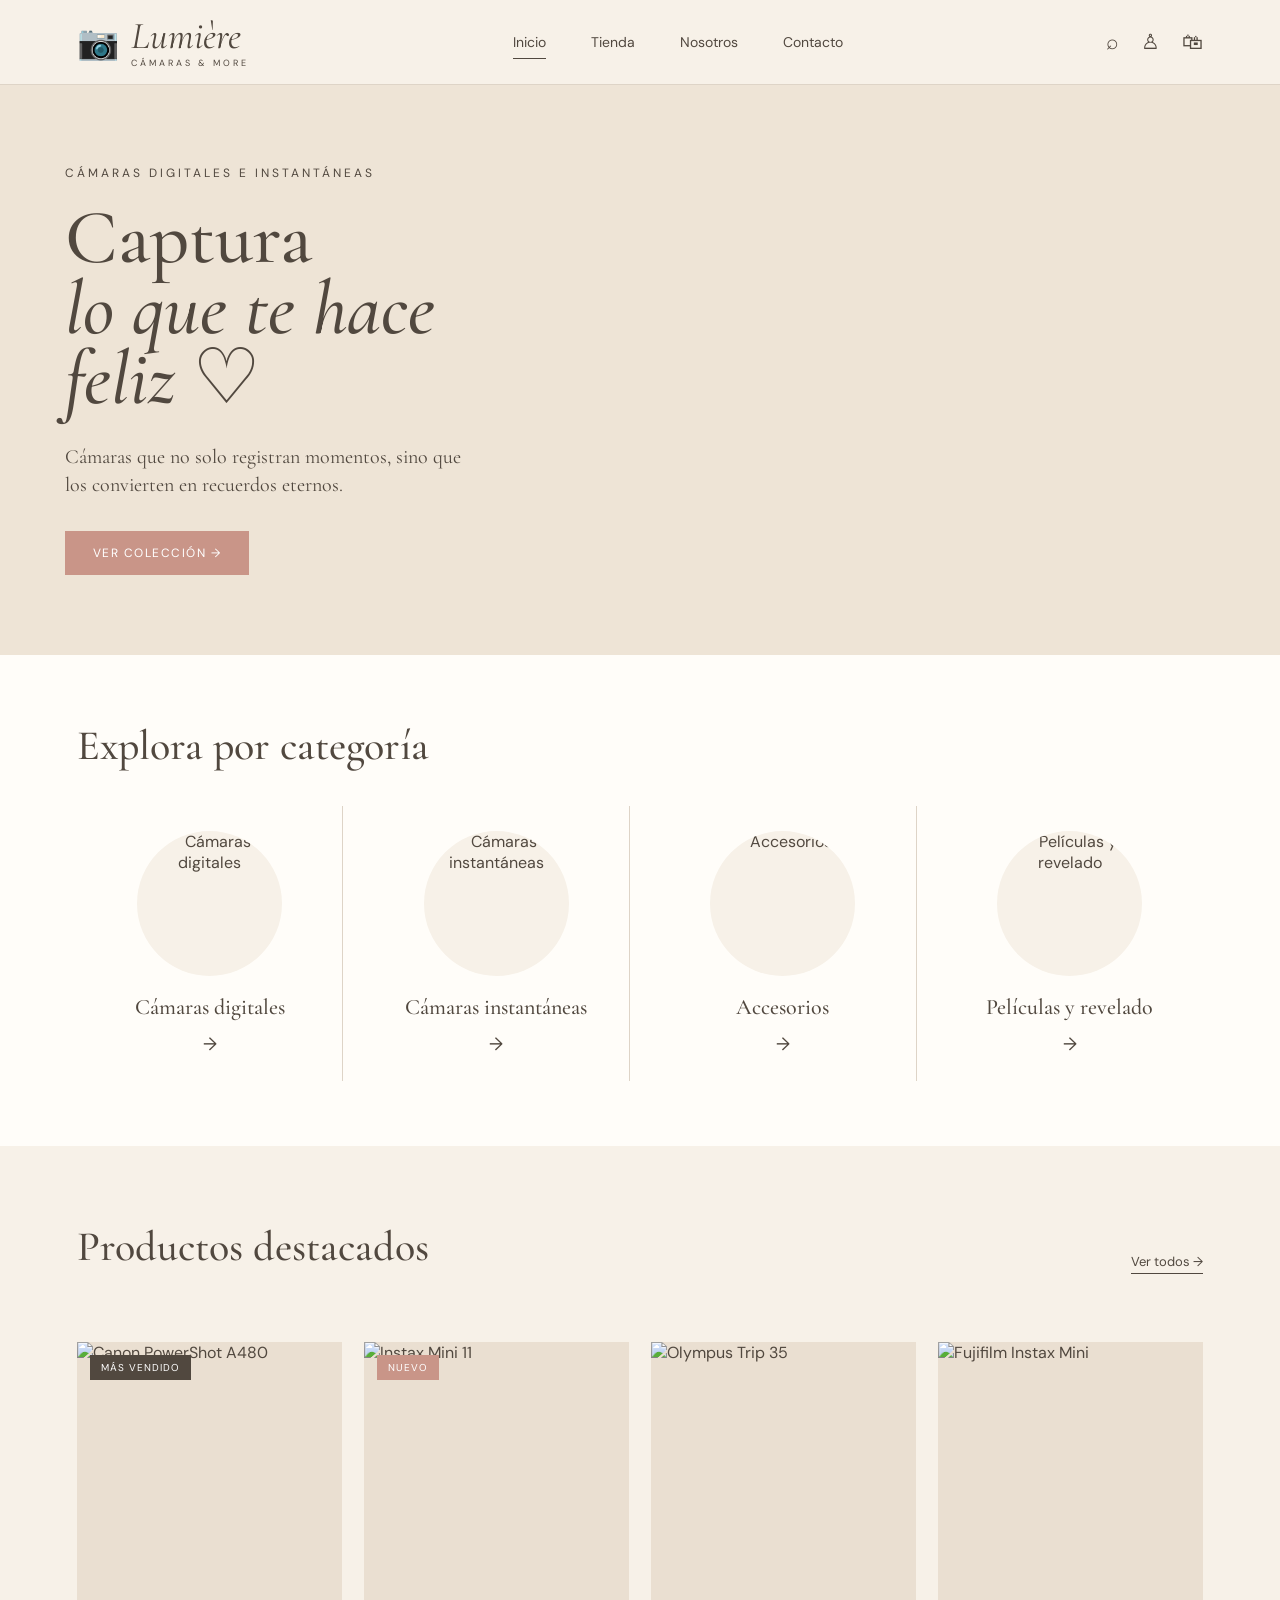
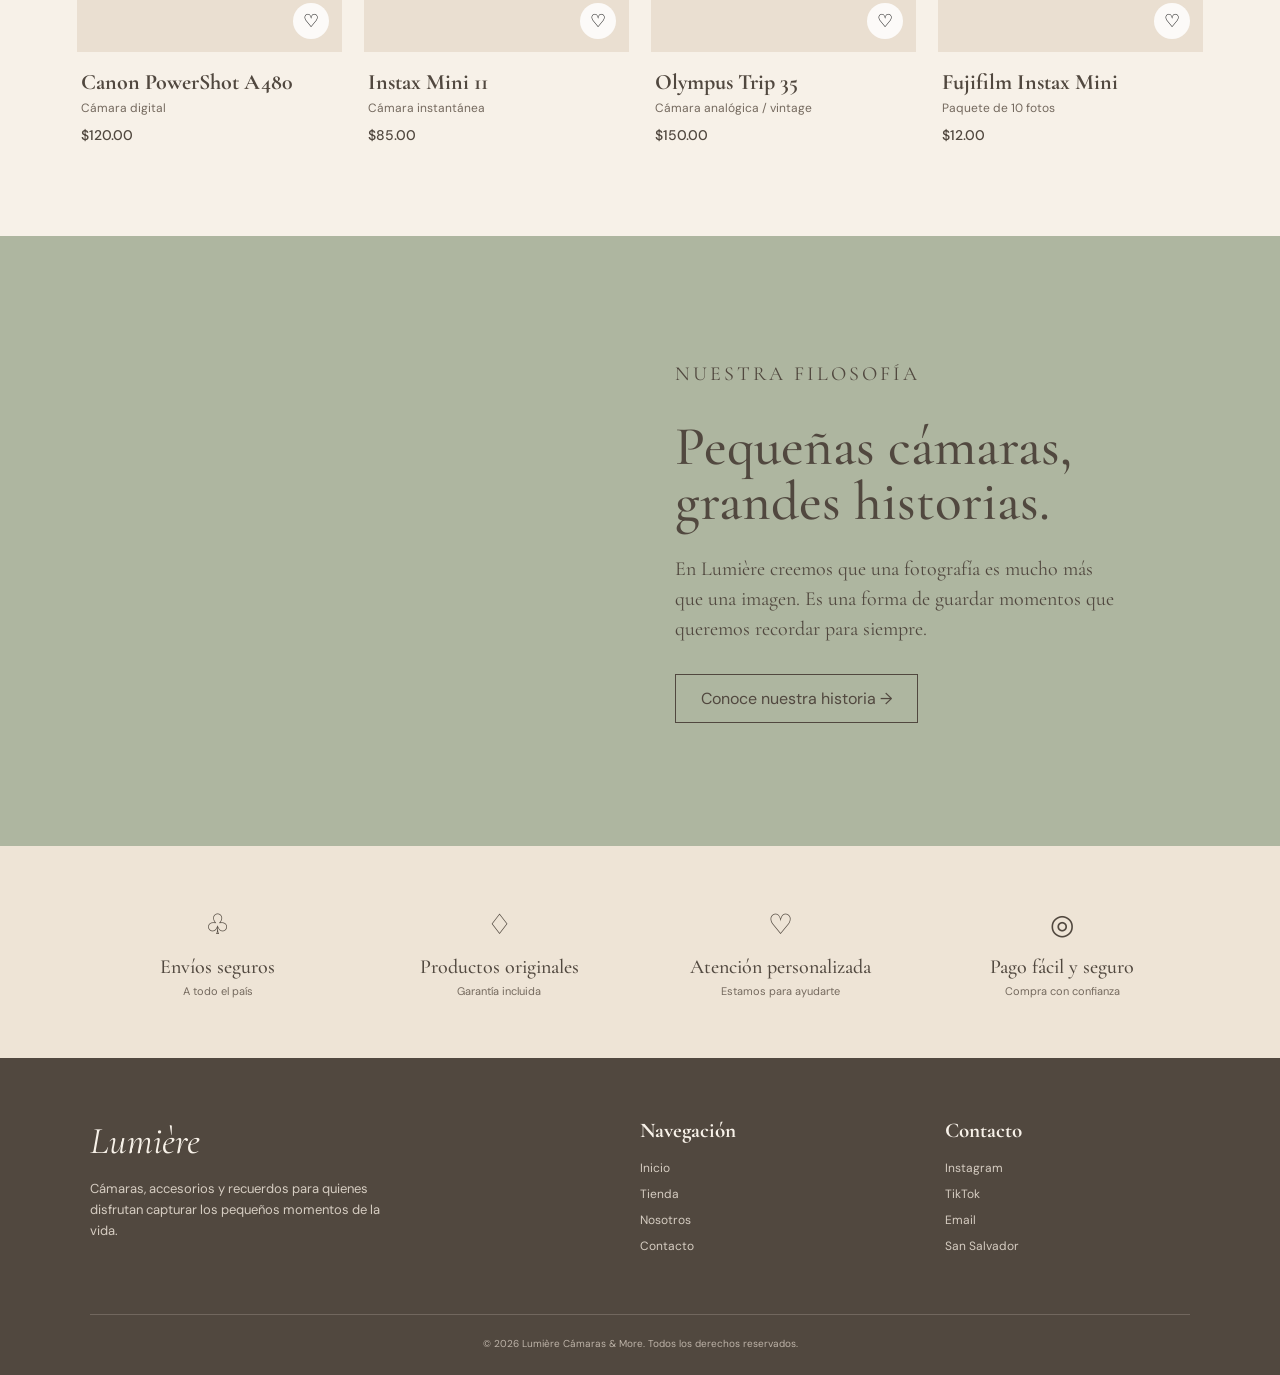
==== index.html @ f0bc883a "Add files via upload" ====
<!DOCTYPE html>
<html lang="es">

<head>
    <meta charset="UTF-8">
    <meta name="viewport" content="width=device-width, initial-scale=1.0">

    <title>Lumière | Cámaras & More</title>

    <!-- Fuentes -->
    <link rel="preconnect" href="https://fonts.googleapis.com">
    <link rel="preconnect" href="https://fonts.gstatic.com" crossorigin>

    <link href="https://fonts.googleapis.com/css2?family=Cormorant+Garamond:wght@400;500;600;700&family=DM+Sans:wght@300;400;500;600&display=swap"
        rel="stylesheet">

    <!-- CSS -->
    <link rel="stylesheet" href="style.css">
</head>

<body>

    <!-- ================= HEADER ================= -->

    <header>

        <a href="#" class="logo">

            <span class="logo-camera">📷</span>

            <span class="logo-text">
                Lumière
                <span class="logo-small">
                    CÁMARAS & MORE
                </span>
            </span>

        </a>


        <nav>

            <a href="#" class="active">
                Inicio
            </a>

            <a href="#tienda">
                Tienda
            </a>

            <a href="#nosotros">
                Nosotros
            </a>

            <a href="#contacto">
                Contacto
            </a>

        </nav>


        <div class="header-icons">

            <span>⌕</span>
            <span>♙</span>
            <span>🛍</span>

        </div>


        <button class="menu-btn">
            ☰
        </button>

    </header>



    <!-- ================= HERO ================= -->

    <main>

        <section class="hero">

            <div class="hero-content">

                <p class="eyebrow">
                    Cámaras digitales e instantáneas
                </p>


                <h1>
                    Captura
                    <br>

                    <span>
                        lo que te hace feliz
                    </span>

                    ♡
                </h1>


                <p class="hero-description">

                    Cámaras que no solo registran momentos,
                    sino que los convierten en recuerdos eternos.

                </p>


                <a href="#tienda" class="btn">
                    Ver colección →
                </a>

            </div>


            <div class="hero-image"></div>

        </section>



        <!-- ================= CATEGORÍAS ================= -->

        <section class="categories">

            <h2 class="section-title">
                Explora por categoría
            </h2>


            <div class="category-grid">


                <a href="#" class="category">

                    <div class="category-image">

                        <img
                            src="images/digital-camera.jpg"
                            alt="Cámaras digitales">

                    </div>

                    <h3>
                        Cámaras digitales
                    </h3>

                    <span class="category-arrow">
                        →
                    </span>

                </a>



                <a href="#" class="category">

                    <div class="category-image">

                        <img
                            src="images/instant-camera.jpg"
                            alt="Cámaras instantáneas">

                    </div>

                    <h3>
                        Cámaras instantáneas
                    </h3>

                    <span class="category-arrow">
                        →
                    </span>

                </a>



                <a href="#" class="category">

                    <div class="category-image">

                        <img
                            src="images/accessories.jpg"
                            alt="Accesorios">

                    </div>

                    <h3>
                        Accesorios
                    </h3>

                    <span class="category-arrow">
                        →
                    </span>

                </a>



                <a href="#" class="category">

                    <div class="category-image">

                        <img
                            src="images/film.jpg"
                            alt="Películas y revelado">

                    </div>

                    <h3>
                        Películas y revelado
                    </h3>

                    <span class="category-arrow">
                        →
                    </span>

                </a>

            </div>

        </section>



        <!-- ================= PRODUCTOS ================= -->

        <section class="products" id="tienda">

            <div class="products-header">

                <h2 class="section-title">
                    Productos destacados
                </h2>

                <a href="#" class="view-all">
                    Ver todos →
                </a>

            </div>


            <div class="product-grid">


                <!-- PRODUCTO 1 -->

                <article class="product">

                    <div class="product-image">

                        <span class="tag">
                            Más vendido
                        </span>

                        <img
                            src="images/canon.jpg"
                            alt="Canon PowerShot A480">

                        <button class="favorite">
                            ♡
                        </button>

                    </div>


                    <div class="product-info">

                        <h3 class="product-name">
                            Canon PowerShot A480
                        </h3>

                        <p class="product-type">
                            Cámara digital
                        </p>

                        <p class="price">
                            $120.00
                        </p>

                    </div>

                </article>



                <!-- PRODUCTO 2 -->

                <article class="product">

                    <div class="product-image">

                        <span class="tag new">
                            Nuevo
                        </span>

                        <img
                            src="images/instax-mini.jpg"
                            alt="Instax Mini 11">

                        <button class="favorite">
                            ♡
                        </button>

                    </div>


                    <div class="product-info">

                        <h3 class="product-name">
                            Instax Mini 11
                        </h3>

                        <p class="product-type">
                            Cámara instantánea
                        </p>

                        <p class="price">
                            $85.00
                        </p>

                    </div>

                </article>



                <!-- PRODUCTO 3 -->

                <article class="product">

                    <div class="product-image">

                        <img
                            src="images/olympus.jpg"
                            alt="Olympus Trip 35">

                        <button class="favorite">
                            ♡
                        </button>

                    </div>


                    <div class="product-info">

                        <h3 class="product-name">
                            Olympus Trip 35
                        </h3>

                        <p class="product-type">
                            Cámara analógica / vintage
                        </p>

                        <p class="price">
                            $150.00
                        </p>

                    </div>

                </article>



                <!-- PRODUCTO 4 -->

                <article class="product">

                    <div class="product-image">

                        <img
                            src="images/film-pack.jpg"
                            alt="Fujifilm Instax Mini">

                        <button class="favorite">
                            ♡
                        </button>

                    </div>


                    <div class="product-info">

                        <h3 class="product-name">
                            Fujifilm Instax Mini
                        </h3>

                        <p class="product-type">
                            Paquete de 10 fotos
                        </p>

                        <p class="price">
                            $12.00
                        </p>

                    </div>

                </article>

            </div>

        </section>



        <!-- ================= NOSOTROS ================= -->

        <section class="brand-section" id="nosotros">

            <div class="brand-image"></div>


            <div class="brand-content">

                <p class="eyebrow">
                    Nuestra filosofía
                </p>


                <h2>
                    Pequeñas cámaras,
                    grandes historias.
                </h2>


                <p>

                    En Lumière creemos que una fotografía
                    es mucho más que una imagen.

                    Es una forma de guardar momentos
                    que queremos recordar para siempre.

                </p>


                <a href="#" class="brand-btn">
                    Conoce nuestra historia →
                </a>

            </div>

        </section>



        <!-- ================= BENEFICIOS ================= -->

        <section class="features">


            <div class="feature">

                <div class="feature-icon">
                    ♧
                </div>

                <h4>
                    Envíos seguros
                </h4>

                <p>
                    A todo el país
                </p>

            </div>



            <div class="feature">

                <div class="feature-icon">
                    ♢
                </div>

                <h4>
                    Productos originales
                </h4>

                <p>
                    Garantía incluida
                </p>

            </div>



            <div class="feature">

                <div class="feature-icon">
                    ♡
                </div>

                <h4>
                    Atención personalizada
                </h4>

                <p>
                    Estamos para ayudarte
                </p>

            </div>



            <div class="feature">

                <div class="feature-icon">
                    ◎
                </div>

                <h4>
                    Pago fácil y seguro
                </h4>

                <p>
                    Compra con confianza
                </p>

            </div>

        </section>

    </main>



    <!-- ================= FOOTER ================= -->

    <footer id="contacto">

        <div class="footer-top">


            <div>

                <div class="footer-logo">
                    Lumière
                </div>

                <p class="footer-description">

                    Cámaras, accesorios y recuerdos
                    para quienes disfrutan capturar
                    los pequeños momentos de la vida.

                </p>

            </div>



            <div>

                <h4>
                    Navegación
                </h4>

                <ul>

                    <li>
                        <a href="#">
                            Inicio
                        </a>
                    </li>

                    <li>
                        <a href="#tienda">
                            Tienda
                        </a>
                    </li>

                    <li>
                        <a href="#nosotros">
                            Nosotros
                        </a>
                    </li>

                    <li>
                        <a href="#contacto">
                            Contacto
                        </a>
                    </li>

                </ul>

            </div>



            <div>

                <h4>
                    Contacto
                </h4>

                <ul>

                    <li>
                        Instagram
                    </li>

                    <li>
                        TikTok
                    </li>

                    <li>
                        Email
                    </li>

                    <li>
                        San Salvador
                    </li>

                </ul>

            </div>

        </div>


        <div class="copyright">

            © 2026 Lumière Cámaras & More.
            Todos los derechos reservados.

        </div>

    </footer>


</body>

</html>
---- style.css ----
/* =========================================
   VARIABLES
========================================= */

:root {

    --cream: #f7f1e8;
    --cream-dark: #eee4d6;

    --beige: #dfd0bd;

    --brown: #51483f;
    --brown-light: #74695e;

    --sage: #aeb6a0;

    --pink: #c99588;

    --white: #fffdf9;

    --serif: "Cormorant Garamond", serif;
    --sans: "DM Sans", sans-serif;

}



/* =========================================
   RESET
========================================= */

* {

    margin: 0;
    padding: 0;

    box-sizing: border-box;

}


html {

    scroll-behavior: smooth;

}


body {

    background: var(--cream);

    color: var(--brown);

    font-family: var(--sans);

}


img {

    width: 100%;

    display: block;

}


a {

    color: inherit;

    text-decoration: none;

}


button {

    font-family: inherit;

}



/* =========================================
   HEADER
========================================= */

header {

    height: 85px;

    display: flex;

    align-items: center;

    justify-content: space-between;

    padding: 0 6%;

    border-bottom: 1px solid #ded4c7;

    background: rgba(247, 241, 232, 0.97);

    position: sticky;

    top: 0;

    z-index: 1000;

}



/* LOGO */

.logo {

    display: flex;

    align-items: center;

    gap: 12px;

}


.logo-camera {

    font-size: 34px;

}


.logo-text {

    font-family: var(--serif);

    font-size: 38px;

    font-style: italic;

    line-height: 1;

}


.logo-small {

    display: block;

    font-family: var(--sans);

    font-size: 9px;

    font-style: normal;

    letter-spacing: 3px;

    text-align: center;

    margin-top: 4px;

}



/* NAV */

nav {

    display: flex;

    gap: 45px;

    font-size: 14px;

}


nav a {

    position: relative;

    transition: 0.3s;

}


nav a:hover {

    color: var(--pink);

}


nav a.active::after {

    content: "";

    position: absolute;

    width: 100%;

    height: 1px;

    background: var(--brown);

    bottom: -8px;

    left: 0;

}



/* ICONOS */

.header-icons {

    display: flex;

    gap: 22px;

    font-size: 21px;

}


.menu-btn {

    display: none;

    border: none;

    background: none;

    font-size: 25px;

    cursor: pointer;

}



/* =========================================
   HERO
========================================= */

.hero {

    min-height: 510px;

    display: grid;

    grid-template-columns: 42% 58%;

    background: var(--cream-dark);

}


.hero-content {

    padding: 80px 12%;

    display: flex;

    flex-direction: column;

    justify-content: center;

}


.eyebrow {

    font-size: 12px;

    letter-spacing: 3px;

    text-transform: uppercase;

    margin-bottom: 22px;

}


.hero h1 {

    font-family: var(--serif);

    font-size: clamp(55px, 6vw, 86px);

    font-weight: 500;

    line-height: 0.92;

    margin-bottom: 28px;

}


.hero h1 span {

    font-style: italic;

}


.hero-description {

    max-width: 430px;

    font-family: var(--serif);

    font-size: 20px;

    line-height: 1.4;

    margin-bottom: 32px;

}



/* BOTÓN */

.btn {

    width: fit-content;

    padding: 14px 28px;

    border: none;

    background: var(--pink);

    color: white;

    font-size: 12px;

    letter-spacing: 1.5px;

    text-transform: uppercase;

    cursor: pointer;

    transition: 0.3s;

}


.btn:hover {

    background: var(--brown);

    transform: translateY(-2px);

}



/* IMAGEN HERO */

.hero-image {

    min-height: 510px;

    background-image: url("images/hero-camera.jpg");

    background-size: cover;

    background-position: center;

}



/* =========================================
   CATEGORÍAS
========================================= */

.categories {

    padding: 65px 6%;

    background: var(--white);

}


.section-title {

    font-family: var(--serif);

    font-size: 42px;

    font-weight: 500;

    margin-bottom: 35px;

}


.category-grid {

    display: grid;

    grid-template-columns: repeat(4, 1fr);

    gap: 20px;

}


.category {

    text-align: center;

    padding: 25px 15px;

    border-right: 1px solid #ded4c7;

    transition: 0.3s;

}


.category:last-child {

    border-right: none;

}


.category-image {

    width: 145px;

    height: 145px;

    margin: auto;

    border-radius: 50%;

    overflow: hidden;

    background: var(--cream);

}


.category-image img {

    height: 100%;

    object-fit: cover;

}


.category h3 {

    font-family: var(--serif);

    font-size: 22px;

    font-weight: 500;

    margin-top: 18px;

}


.category-arrow {

    display: inline-block;

    margin-top: 12px;

    font-size: 18px;

    transition: 0.3s;

}


.category:hover .category-arrow {

    transform: translateX(6px);

}



/* =========================================
   PRODUCTOS
========================================= */

.products {

    padding: 75px 6%;

}


.products-header {

    display: flex;

    justify-content: space-between;

    align-items: center;

    margin-bottom: 35px;

}


.view-all {

    font-size: 13px;

    border-bottom: 1px solid var(--brown);

    padding-bottom: 3px;

}


.product-grid {

    display: grid;

    grid-template-columns: repeat(4, 1fr);

    gap: 22px;

}


.product {

    position: relative;

}


.product-image {

    height: 310px;

    background: #eadfd1;

    overflow: hidden;

    position: relative;

}


.product-image img {

    height: 100%;

    object-fit: cover;

    transition: transform 0.5s;

}


.product:hover .product-image img {

    transform: scale(1.04);

}



/* TAG */

.tag {

    position: absolute;

    top: 13px;

    left: 13px;

    background: var(--brown);

    color: white;

    padding: 6px 11px;

    font-size: 10px;

    letter-spacing: 1px;

    text-transform: uppercase;

    z-index: 2;

}


.tag.new {

    background: var(--pink);

}



/* FAVORITO */

.favorite {

    position: absolute;

    right: 13px;

    bottom: 13px;

    border: none;

    background: rgba(255,255,255,0.85);

    width: 36px;

    height: 36px;

    border-radius: 50%;

    font-size: 18px;

    cursor: pointer;

}


.product-info {

    padding: 17px 4px;

}


.product-name {

    font-family: var(--serif);

    font-size: 22px;

}


.product-type {

    color: var(--brown-light);

    font-size: 12px;

    margin-top: 5px;

}


.price {

    font-size: 14px;

    margin-top: 10px;

    font-weight: 500;

}



/* =========================================
   NOSOTROS
========================================= */

.brand-section {

    padding: 90px 10%;

    background: var(--sage);

    display: grid;

    grid-template-columns: 1fr 1fr;

    gap: 70px;

    align-items: center;

}


.brand-image {

    height: 430px;

    background: url("images/vintage-camera.jpg");

    background-size: cover;

    background-position: center;

}


.brand-content h2 {

    font-family: var(--serif);

    font-size: 55px;

    font-weight: 500;

    line-height: 1;

    margin-bottom: 25px;

}


.brand-content p {

    max-width: 450px;

    font-family: var(--serif);

    font-size: 20px;

    line-height: 1.5;

    margin-bottom: 30px;

}


.brand-btn {

    display: inline-block;

    border: 1px solid var(--brown);

    background: transparent;

    padding: 13px 25px;

    transition: 0.3s;

}


.brand-btn:hover {

    background: var(--brown);

    color: white;

}



/* =========================================
   BENEFICIOS
========================================= */

.features {

    padding: 45px 7%;

    background: var(--cream-dark);

    display: grid;

    grid-template-columns: repeat(4, 1fr);

    gap: 25px;

    text-align: center;

}


.feature {

    padding: 15px;

}


.feature-icon {

    font-size: 28px;

    margin-bottom: 12px;

}


.feature h4 {

    font-family: var(--serif);

    font-size: 20px;

    font-weight: 500;

}


.feature p {

    font-size: 11px;

    color: var(--brown-light);

    margin-top: 5px;

}



/* =========================================
   FOOTER
========================================= */

footer {

    background: var(--brown);

    color: var(--cream);

    padding: 60px 7% 25px;

}


.footer-top {

    display: grid;

    grid-template-columns: 2fr 1fr 1fr;

    gap: 60px;

    padding-bottom: 50px;

}


.footer-logo {

    font-family: var(--serif);

    font-size: 38px;

    font-style: italic;

}


.footer-description {

    max-width: 300px;

    margin-top: 15px;

    color: #d6cdc2;

    font-size: 13px;

    line-height: 1.6;

}


footer h4 {

    font-family: var(--serif);

    font-size: 21px;

    margin-bottom: 17px;

}


footer ul {

    list-style: none;

}


footer li {

    margin-bottom: 10px;

    font-size: 12px;

    color: #d6cdc2;

}


.copyright {

    border-top: 1px solid #71675e;

    padding-top: 22px;

    text-align: center;

    font-size: 10px;

    color: #bdb3a8;

}



/* =========================================
   TABLET
========================================= */

@media (max-width: 900px) {

    nav {

        gap: 20px;

    }


    .hero {

        grid-template-columns: 1fr;

    }


    .hero-content {

        padding: 70px 8%;

    }


    .hero-image {

        min-height: 400px;

    }


    .category-grid {

        grid-template-columns: repeat(2, 1fr);

    }


    .product-grid {

        grid-template-columns: repeat(2, 1fr);

    }


    .brand-section {

        grid-template-columns: 1fr;

    }


    .features {

        grid-template-columns: repeat(2, 1fr);

    }

}



/* =========================================
   MÓVIL
========================================= */

@media (max-width: 650px) {


    header {

        height: 70px;

        padding: 0 5%;

    }


    .logo-text {

        font-size: 29px;

    }


    .logo-camera {

        font-size: 25px;

    }


    nav {

        display: none;

        position: absolute;

        top: 70px;

        left: 0;

        width: 100%;

        background: var(--cream);

        flex-direction: column;

        padding: 25px;

        gap: 20px;

        border-bottom: 1px solid #ddd;

    }


    nav.show {

        display: flex;

    }


    .header-icons {

        display: none;

    }


    .menu-btn {

        display: block;

    }


    .hero-content {

        padding: 60px 8%;

    }


    .hero h1 {

        font-size: 58px;

    }


    .hero-image {

        min-height: 330px;

    }


    .categories {

        padding: 50px 5%;

    }


    .section-title {

        font-size: 35px;

    }


    .category-grid {

        grid-template-columns: 1fr 1fr;

        gap: 0;

    }


    .category {

        border-right: none;

        border-bottom: 1px solid #ded4c7;

    }


    .category-image {

        width: 110px;

        height: 110px;

    }


    .products {

        padding: 55px 5%;

    }


    .products-header {

        align-items: flex-end;

    }


    .product-grid {

        grid-template-columns: 1fr 1fr;

        gap: 12px;

    }


    .product-image {

        height: 210px;

    }


    .product-name {

        font-size: 18px;

    }


    .brand-section {

        padding: 60px 8%;

        gap: 40px;

    }


    .brand-image {

        height: 300px;

    }


    .brand-content h2 {

        font-size: 45px;

    }


    .features {

        grid-template-columns: 1fr 1fr;

        padding: 35px 4%;

    }


    .footer-top {

        grid-template-columns: 1fr;

        gap: 35px;

    }

}
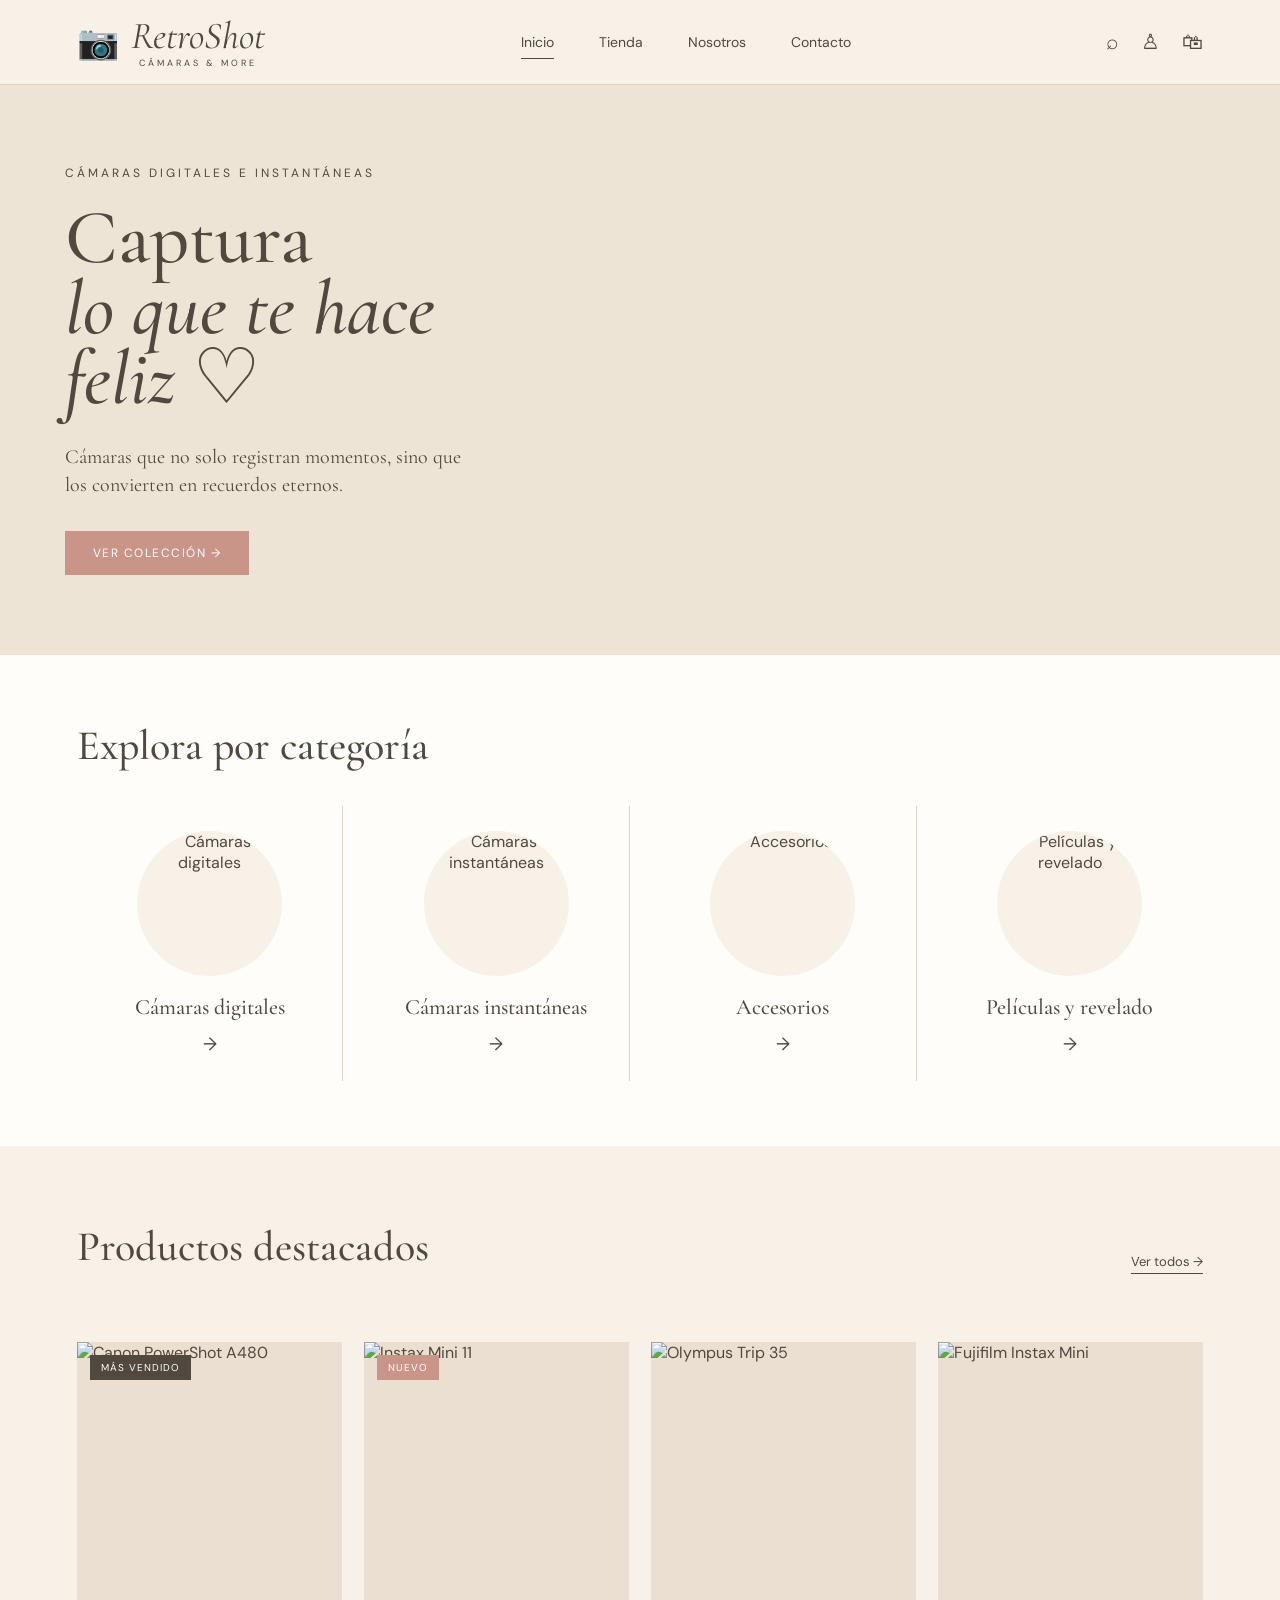
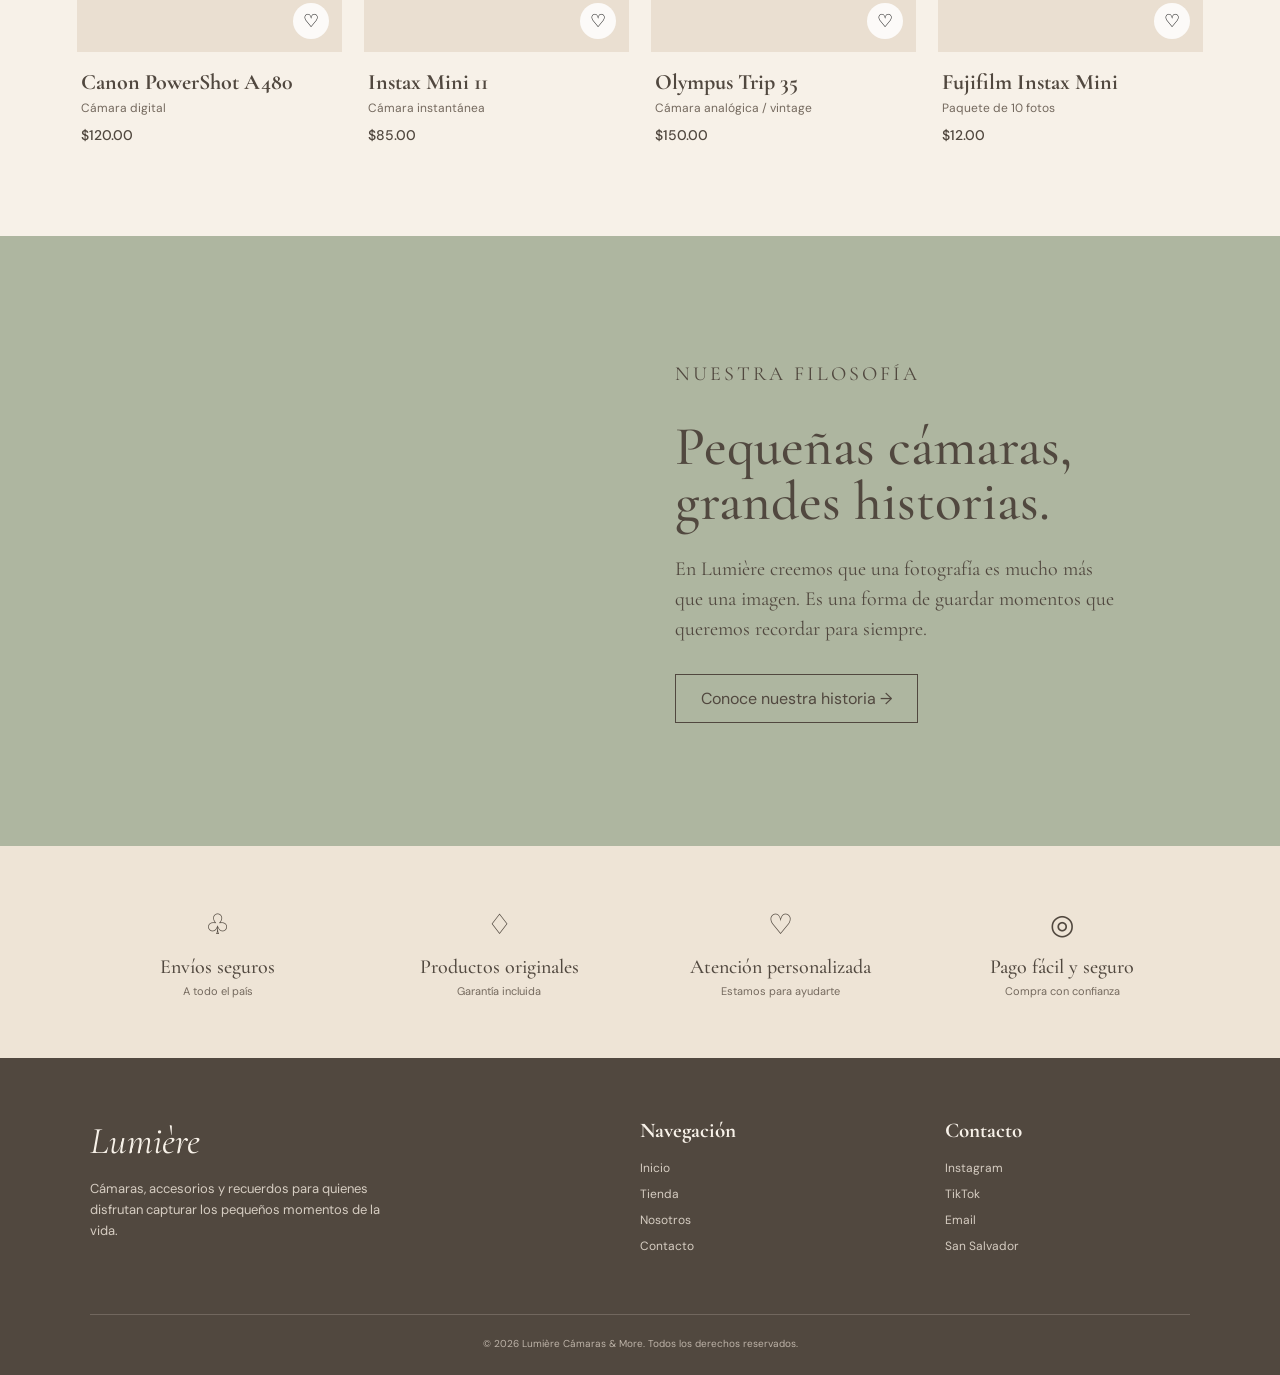
==== commit 8c0c373f: "cambios de espacios" ====
--- a/index.html
+++ b/index.html
@@ -5,7 +5,7 @@
     <meta charset="UTF-8">
     <meta name="viewport" content="width=device-width, initial-scale=1.0">
 
-    <title>Lumière | Cámaras & More</title>
+    <title>RetroShot| Cámaras & More</title>
 
     <!-- Fuentes -->
     <link rel="preconnect" href="https://fonts.googleapis.com">
@@ -29,7 +29,7 @@
             <span class="logo-camera">📷</span>
 
             <span class="logo-text">
-                Lumière
+                RetroShot
                 <span class="logo-small">
                     CÁMARAS & MORE
                 </span>
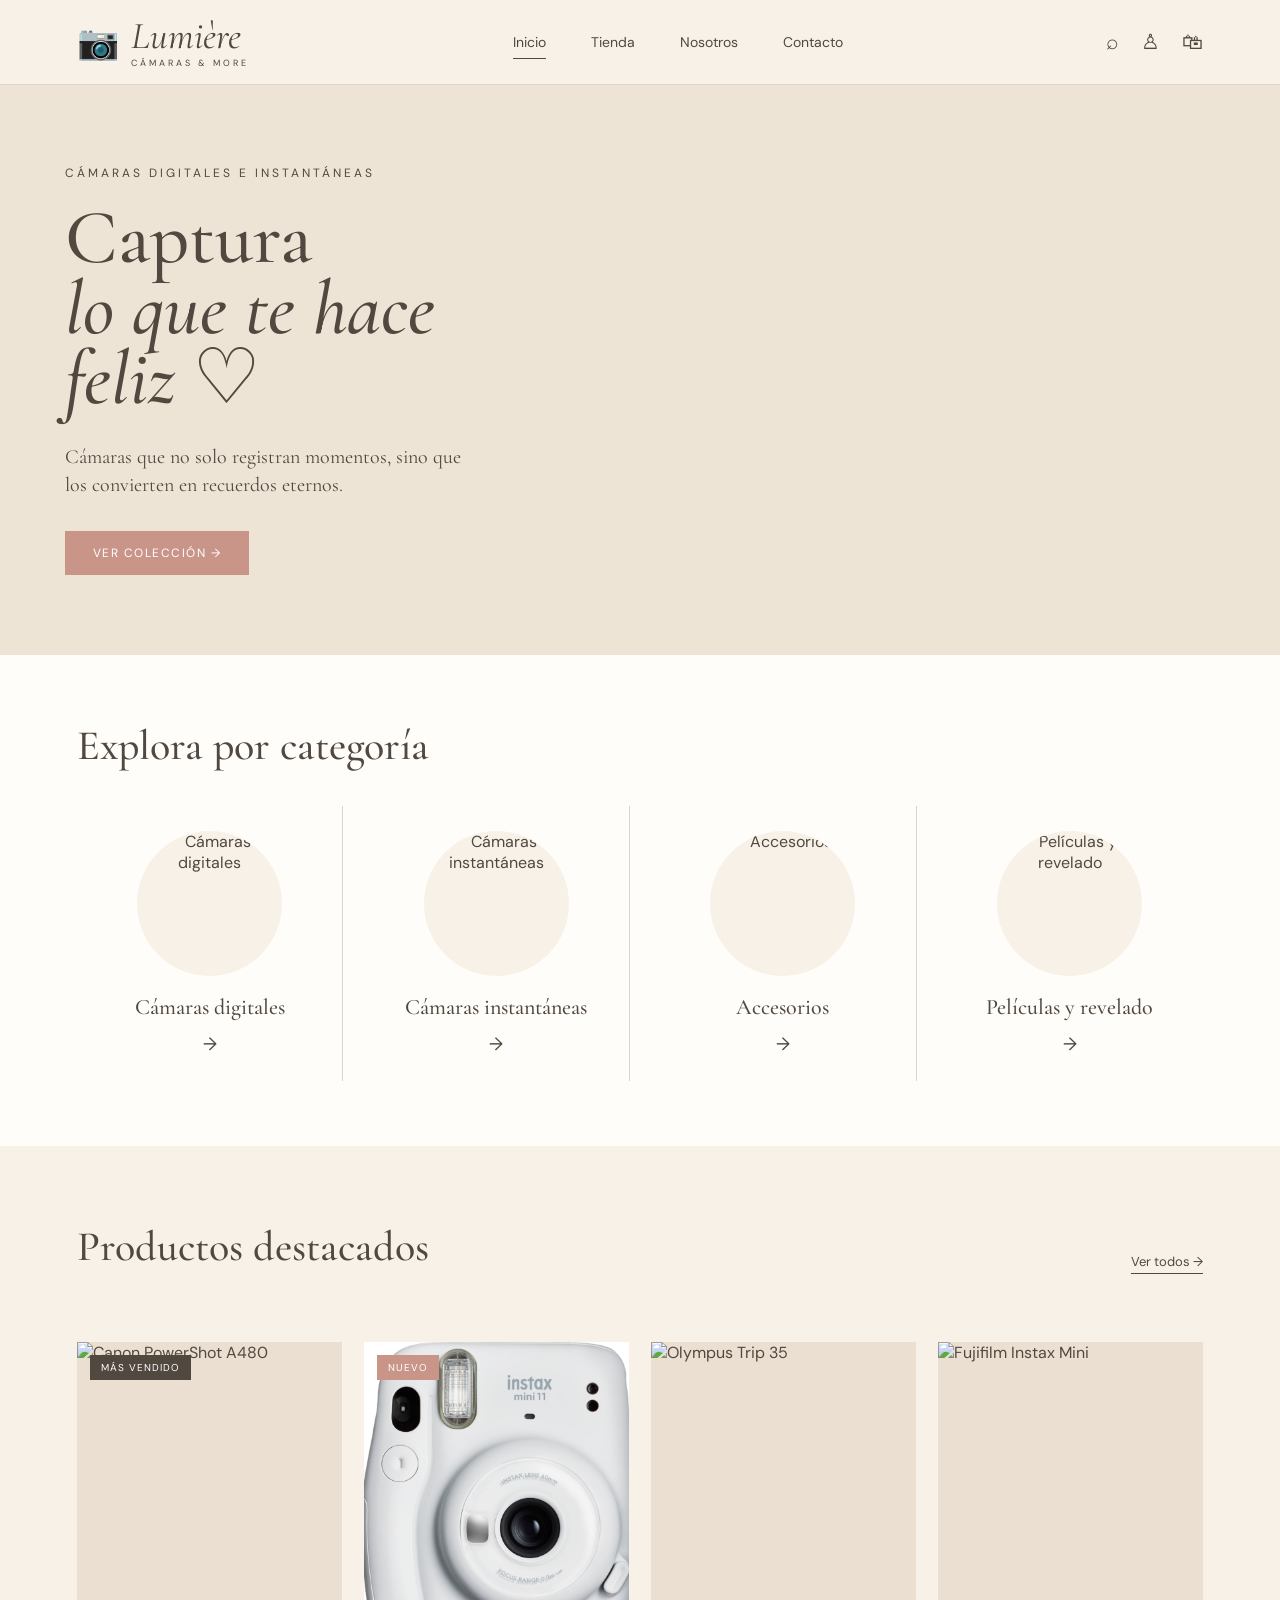
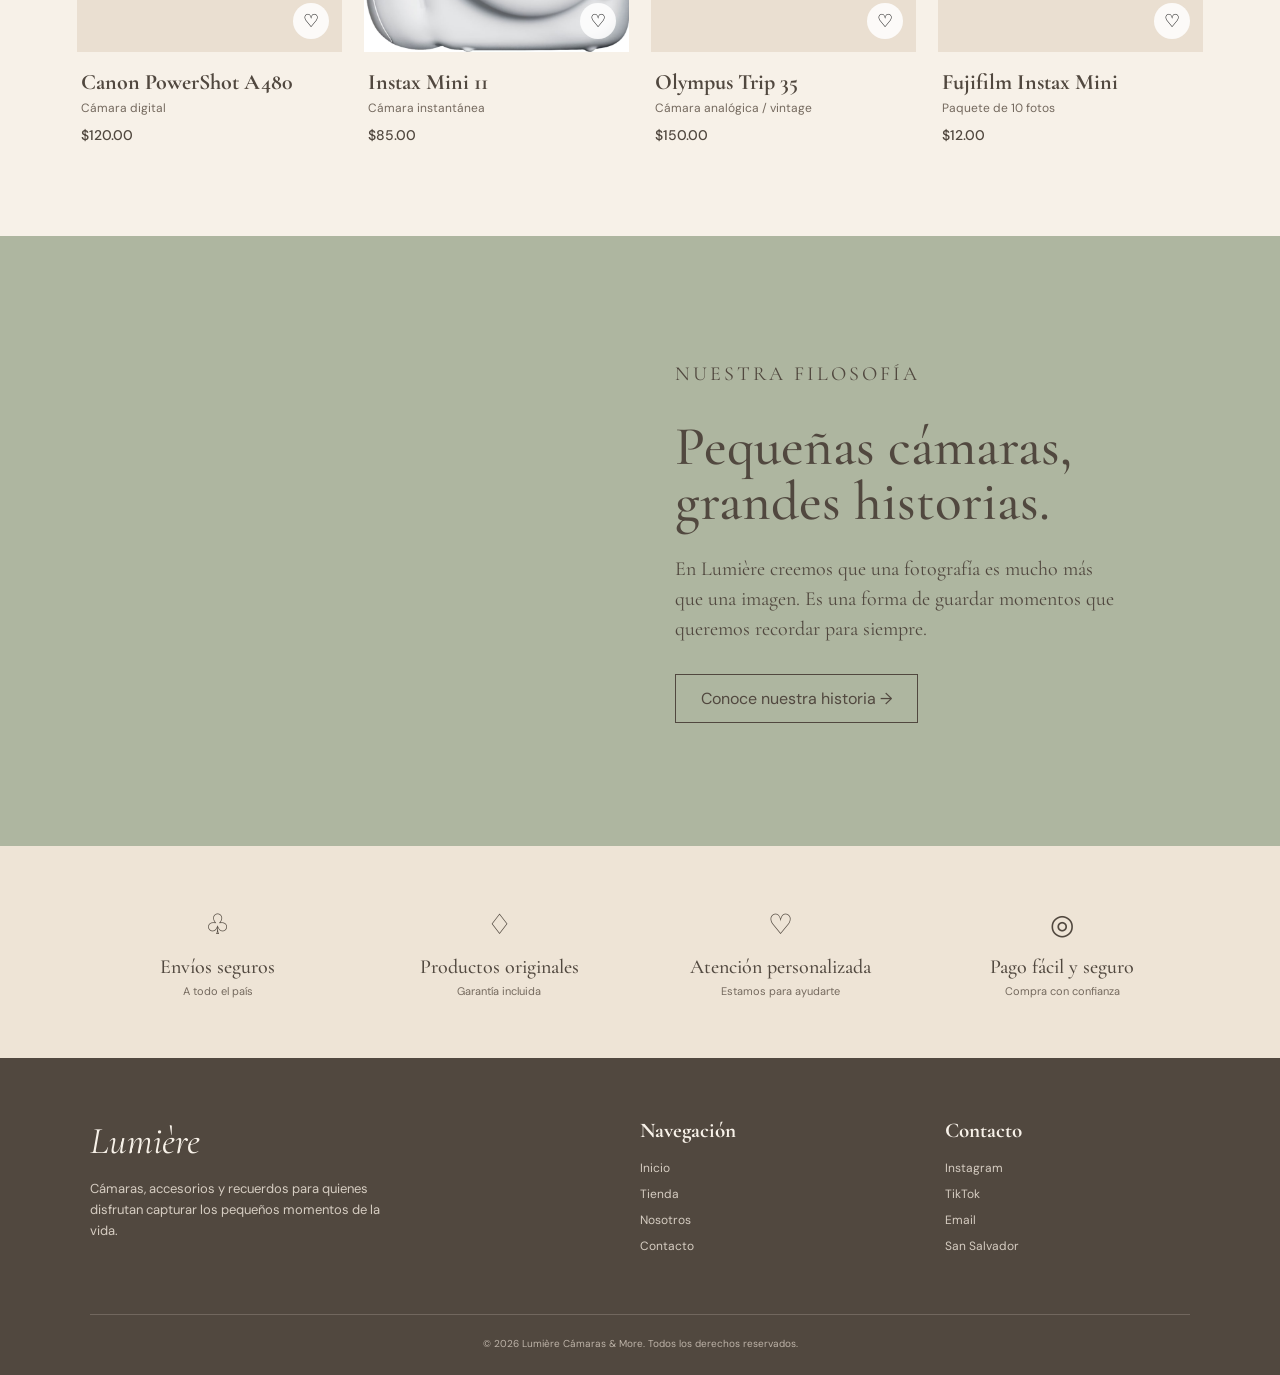
==== commit e1131401: "imagenes" ====
--- a/index.html
+++ b/index.html
@@ -5,7 +5,7 @@
     <meta charset="UTF-8">
     <meta name="viewport" content="width=device-width, initial-scale=1.0">
 
-    <title>RetroShot| Cámaras & More</title>
+    <title>Lumière | Cámaras & More</title>
 
     <!-- Fuentes -->
     <link rel="preconnect" href="https://fonts.googleapis.com">
@@ -29,7 +29,7 @@
             <span class="logo-camera">📷</span>
 
             <span class="logo-text">
-                RetroShot
+                Lumière
                 <span class="logo-small">
                     CÁMARAS & MORE
                 </span>
@@ -257,7 +257,7 @@
                         </span>
 
                         <img
-                            src="images/canon.jpg"
+                            src="il_640x640.4301871740_3j7g.jpg"
                             alt="Canon PowerShot A480">
 
                         <button class="favorite">
@@ -298,7 +298,7 @@
                         </span>
 
                         <img
-                            src="images/instax-mini.jpg"
+                            src="6400585_sd.avif"
                             alt="Instax Mini 11">
 
                         <button class="favorite">
